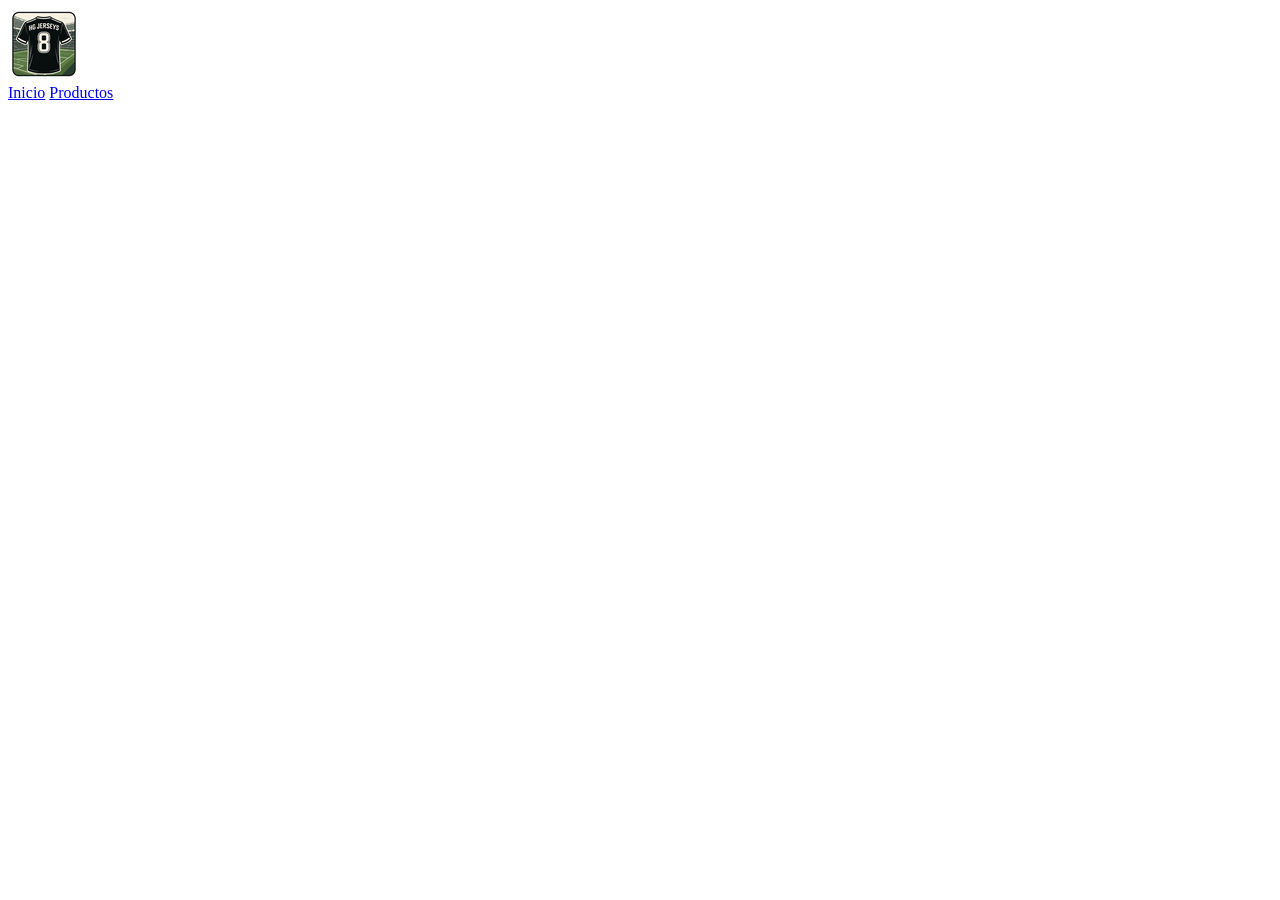
==== hg-landing/index.html @ 501e5852 "Changing" ====
<!DOCTYPE html>
<html lang="es">
<head>
  <meta charset="UTF-8">
  <meta name="viewport" content="width=device-width, initial-scale=1.0">
  <title>HG Jerseys</title>
  <link rel="icon" href="/hg-landing/img/favicons/favicon-16x16.png">
  <link rel="stylesheet" href="./css/styles.css">

</head>
<body>
  <header>
    <img src="/hg-landing/img/icons/icon-72x72.png" alt="Logo HG Jerseys">
    <nav>
      <a href="/hg-landing/index.html">Inicio</a>
      <a href="/hg-landing/products.html">Productos</a>

    </nav>
  </header>
</body>
</html>
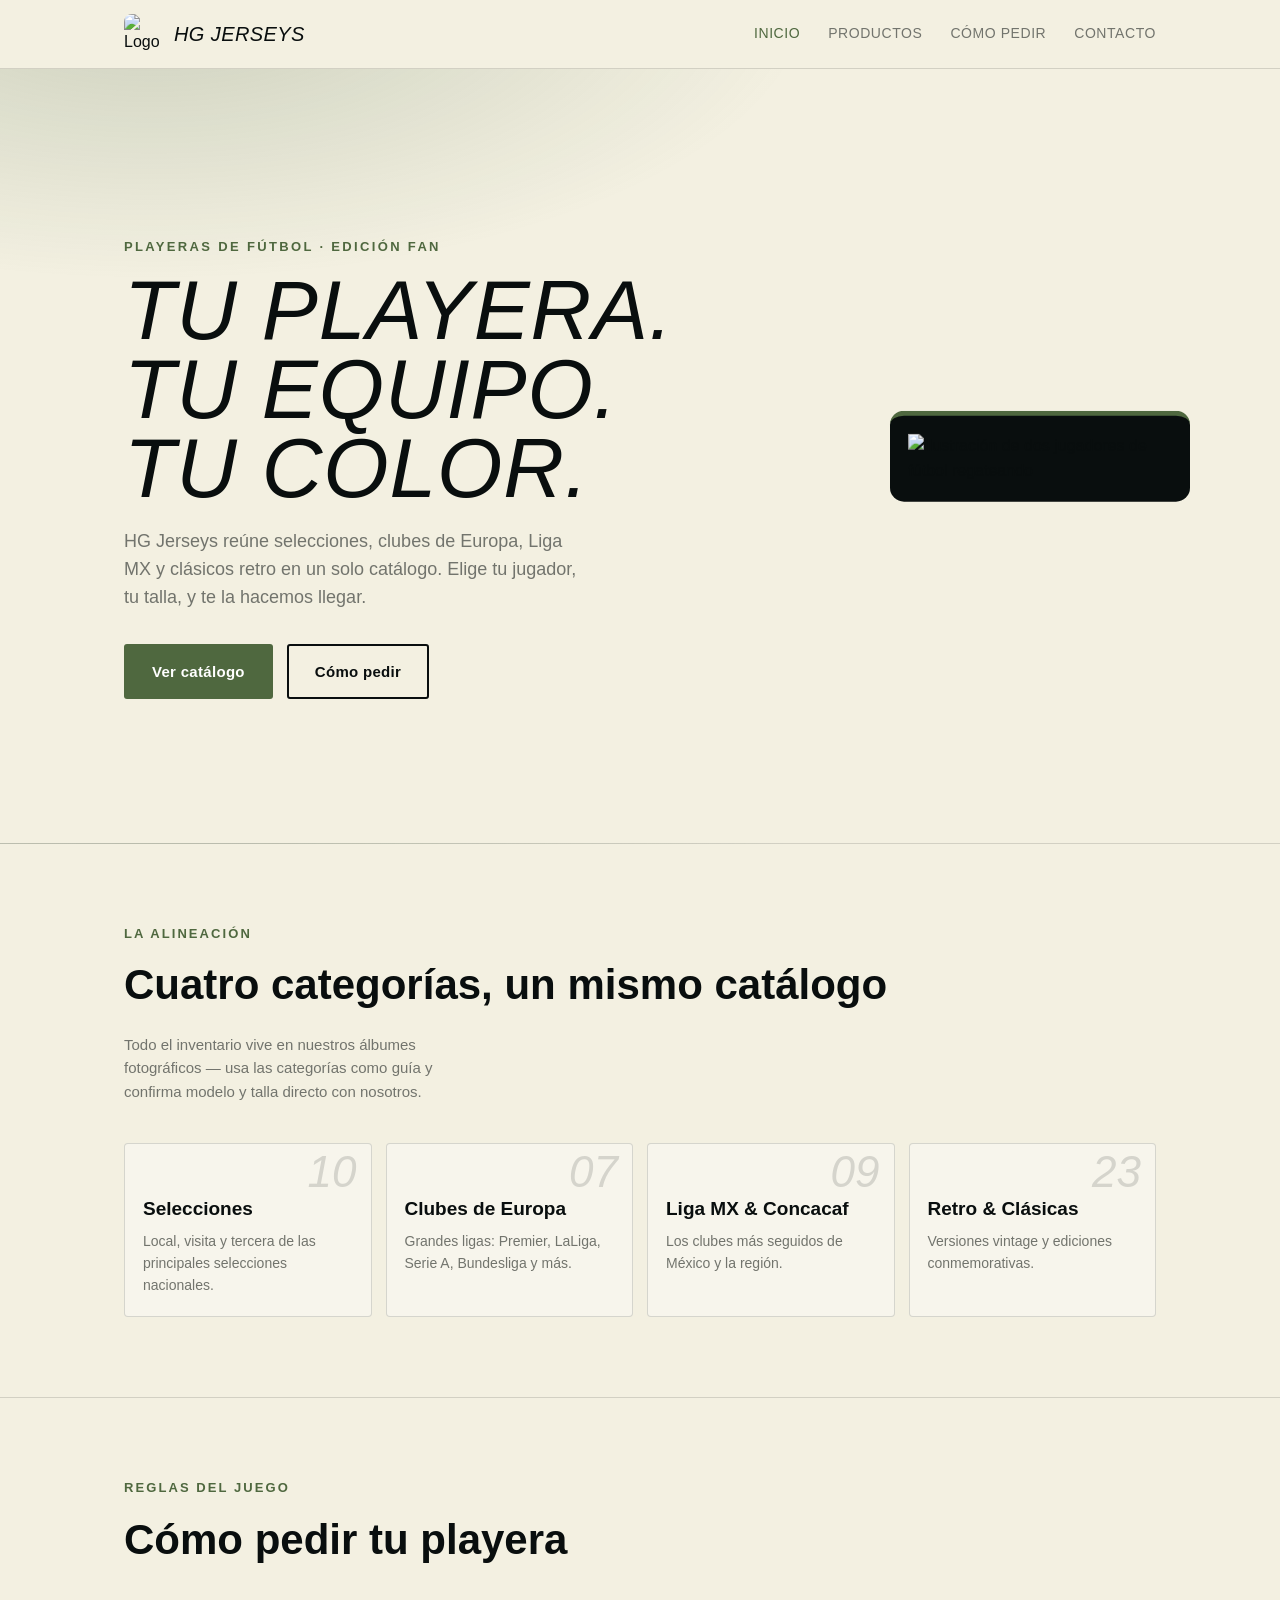
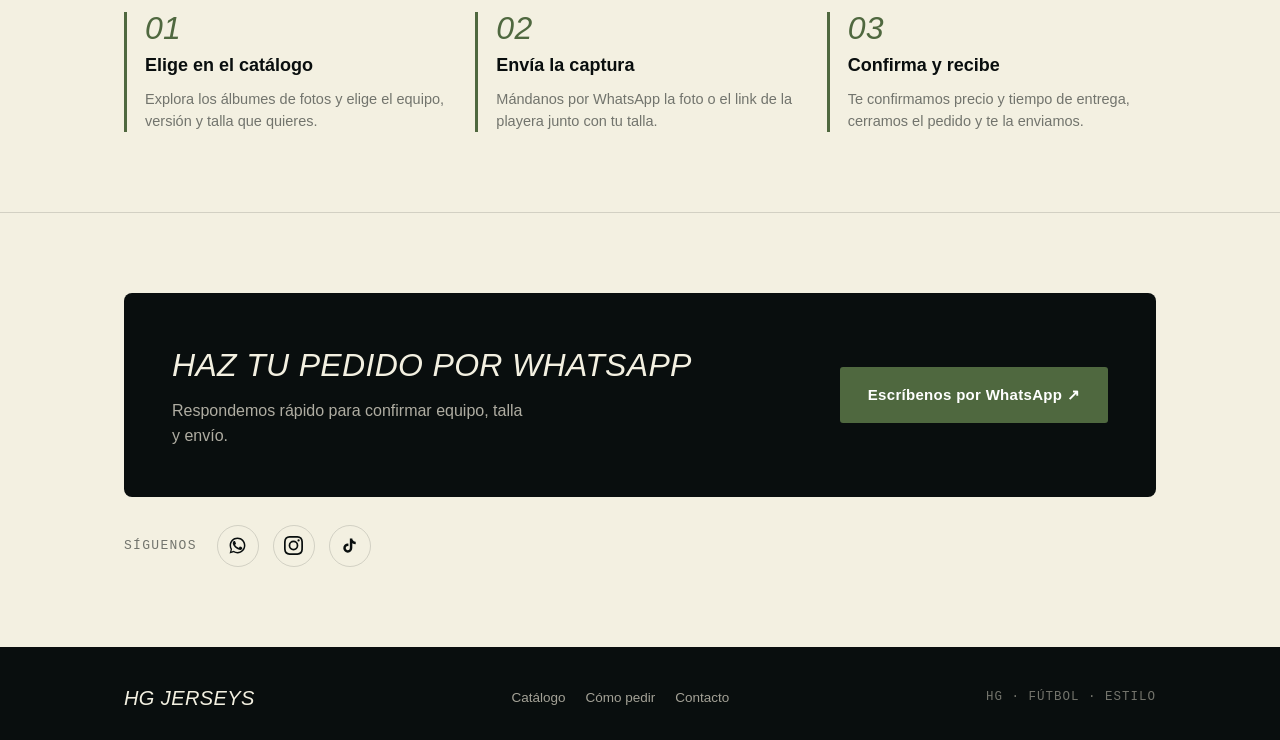
==== commit 3477eee6: "Rediseña HG Jerseys con paleta del logo y agrega pipeline de despliegue Ajusta la paleta a los color" ====
--- a/hg-landing/index.html
+++ b/hg-landing/index.html
@@ -3,19 +3,155 @@
 <head>
   <meta charset="UTF-8">
   <meta name="viewport" content="width=device-width, initial-scale=1.0">
-  <title>HG Jerseys</title>
-  <link rel="icon" href="/hg-landing/img/favicons/favicon-16x16.png">
+  <title>HG Jerseys — Playeras de fútbol</title>
+  <meta name="description" content="HG Jerseys: playeras de selecciones, clubes de Europa, Liga MX y ediciones retro. Pide por WhatsApp.">
+
+  <!-- Favicons -->
+  <link rel="icon" type="image/x-icon" href="/img/favicons/favicon.ico">
+  <link rel="icon" type="image/png" sizes="16x16" href="/img/favicons/favicon-16x16.png">
+  <link rel="icon" type="image/png" sizes="32x32" href="/img/favicons/favicon-32x32.png">
+  <link rel="icon" type="image/png" sizes="48x48" href="/img/favicons/favicon-48x48.png">
+  <link rel="apple-touch-icon" sizes="180x180" href="/img/icons/apple-touch-icon.png">
+  <link rel="manifest" href="/img/manifest/site.webmanifest">
+  <meta name="theme-color" content="#4f683f">
+
+  <!-- Open Graph -->
+  <meta property="og:title" content="HG Jerseys — Playeras de fútbol">
+  <meta property="og:description" content="Selecciones, clubes de Europa, Liga MX y retro. Pide por WhatsApp.">
+  <meta property="og:image" content="/img/social/og-image-light.jpg">
+  <meta property="og:type" content="website">
+  <meta name="twitter:card" content="summary_large_image">
+  <meta name="twitter:image" content="/img/social/og-image-light.jpg">
+
   <link rel="stylesheet" href="./css/styles.css">
-
 </head>
 <body>
-  <header>
-    <img src="/hg-landing/img/icons/icon-72x72.png" alt="Logo HG Jerseys">
-    <nav>
-      <a href="/hg-landing/index.html">Inicio</a>
-      <a href="/hg-landing/products.html">Productos</a>
+  <header class="site">
+    <div class="nav">
+      <a class="brand" href="/index.html">
+        <img src="/img/icons/icon-72x72.png" alt="Logo HG Jerseys">
+        <span class="brand-name display">HG Jerseys</span>
+      </a>
+      <nav class="links">
+        <a href="/index.html" class="active">Inicio</a>
+        <a href="/products.html">Productos</a>
+        <a href="#pedido">Cómo pedir</a>
+        <a href="#contacto">Contacto</a>
+      </nav>
+    </div>
+  </header>
 
-    </nav>
-  </header>
+  <section class="hero">
+    <div class="hero-visual">
+      <img src="/img/burla-futbol.gif" alt="Ilustración de dos jugadores de fútbol regateando">
+    </div>
+    <div class="hero-inner">
+      <p class="eyebrow">Playeras de fútbol · edición fan</p>
+      <h1 class="hero-title display">Tu playera.<br>Tu equipo.<br>Tu color.</h1>
+      <p class="hero-sub">HG Jerseys reúne selecciones, clubes de Europa, Liga MX y clásicos retro en un solo catálogo. Elige tu jugador, tu talla, y te la hacemos llegar.</p>
+      <div class="hero-cta">
+        <a class="btn btn-primary" href="/products.html">Ver catálogo</a>
+        <a class="btn btn-ghost" href="#pedido">Cómo pedir</a>
+      </div>
+    </div>
+  </section>
+
+  <section id="equipos">
+    <div class="wrap">
+      <div class="section-head">
+        <div>
+          <p class="section-tag">La alineación</p>
+          <h2 class="section-title">Cuatro categorías, un mismo catálogo</h2>
+        </div>
+        <p class="section-note">Todo el inventario vive en nuestros álbumes fotográficos — usa las categorías como guía y confirma modelo y talla directo con nosotros.</p>
+      </div>
+      <div class="lineup">
+        <div class="player-card">
+          <span class="player-num">10</span>
+          <h3>Selecciones</h3>
+          <p>Local, visita y tercera de las principales selecciones nacionales.</p>
+        </div>
+        <div class="player-card">
+          <span class="player-num">07</span>
+          <h3>Clubes de Europa</h3>
+          <p>Grandes ligas: Premier, LaLiga, Serie A, Bundesliga y más.</p>
+        </div>
+        <div class="player-card">
+          <span class="player-num">09</span>
+          <h3>Liga MX &amp; Concacaf</h3>
+          <p>Los clubes más seguidos de México y la región.</p>
+        </div>
+        <div class="player-card">
+          <span class="player-num">23</span>
+          <h3>Retro &amp; Clásicas</h3>
+          <p>Versiones vintage y ediciones conmemorativas.</p>
+        </div>
+      </div>
+    </div>
+  </section>
+
+  <section id="pedido">
+    <div class="wrap">
+      <div class="section-head">
+        <div>
+          <p class="section-tag">Reglas del juego</p>
+          <h2 class="section-title">Cómo pedir tu playera</h2>
+        </div>
+      </div>
+      <div class="steps">
+        <div class="step">
+          <p class="k display">01</p>
+          <h3>Elige en el catálogo</h3>
+          <p>Explora los álbumes de fotos y elige el equipo, versión y talla que quieres.</p>
+        </div>
+        <div class="step">
+          <p class="k display">02</p>
+          <h3>Envía la captura</h3>
+          <p>Mándanos por WhatsApp la foto o el link de la playera junto con tu talla.</p>
+        </div>
+        <div class="step">
+          <p class="k display">03</p>
+          <h3>Confirma y recibe</h3>
+          <p>Te confirmamos precio y tiempo de entrega, cerramos el pedido y te la enviamos.</p>
+        </div>
+      </div>
+    </div>
+  </section>
+
+  <section id="contacto">
+    <div class="wrap">
+      <div class="cta-panel">
+        <div>
+          <h3 class="display">Haz tu pedido por WhatsApp</h3>
+          <p>Respondemos rápido para confirmar equipo, talla y envío.</p>
+        </div>
+        <a class="btn btn-whatsapp" href="https://wa.me/6694369028" target="_blank" rel="noopener noreferrer">Escríbenos por WhatsApp ↗</a>
+      </div>
+      <div class="social-row">
+        <span class="social-label mono">Síguenos</span>
+        <a class="social-icon" href="https://wa.me/6694369028" target="_blank" rel="noopener noreferrer" aria-label="WhatsApp">
+          <svg viewBox="0 0 24 24" aria-hidden="true"><path d="M17.472 14.382c-.297-.149-1.758-.867-2.03-.967-.273-.099-.471-.148-.67.15-.197.297-.767.966-.94 1.164-.173.199-.347.223-.644.075-.297-.15-1.255-.463-2.39-1.475-.883-.788-1.48-1.761-1.653-2.059-.173-.297-.018-.458.13-.606.134-.133.298-.347.446-.52.15-.174.199-.298.298-.497.099-.198.05-.371-.025-.52-.075-.149-.669-1.612-.916-2.207-.242-.579-.487-.5-.669-.51-.173-.008-.371-.01-.57-.01-.198 0-.52.074-.792.372-.272.297-1.04 1.016-1.04 2.479 0 1.462 1.065 2.875 1.213 3.074.149.198 2.096 3.2 5.077 4.487.709.306 1.262.489 1.694.625.712.227 1.36.195 1.871.118.571-.085 1.758-.719 2.006-1.413.248-.694.248-1.289.173-1.413-.074-.124-.272-.198-.57-.347z"/><path d="M12.001 2C6.478 2 2 6.478 2 12c0 1.85.5 3.58 1.377 5.06L2 22l5.06-1.376A9.933 9.933 0 0 0 12.001 22C17.523 22 22 17.522 22 12S17.523 2 12.001 2zm0 18.09c-1.615 0-3.11-.463-4.373-1.263l-.313-.185-3.005.817.804-2.936-.204-.32A8.09 8.09 0 0 1 3.911 12c0-4.465 3.634-8.09 8.09-8.09 4.457 0 8.09 3.625 8.09 8.09 0 4.464-3.633 8.09-8.09 8.09z"/></svg>
+        </a>
+        <a class="social-icon" href="https://instagram.com/hgjerseys" target="_blank" rel="noopener noreferrer" aria-label="Instagram">
+          <svg viewBox="0 0 24 24" aria-hidden="true"><path d="M12 2.163c3.204 0 3.584.012 4.85.07 3.252.148 4.771 1.691 4.919 4.919.058 1.265.069 1.645.069 4.849 0 3.205-.012 3.584-.069 4.849-.149 3.225-1.664 4.771-4.919 4.919-1.266.058-1.644.07-4.85.07-3.204 0-3.584-.012-4.849-.07-3.26-.149-4.771-1.699-4.919-4.92-.058-1.265-.07-1.644-.07-4.849 0-3.204.013-3.583.07-4.849.149-3.227 1.664-4.771 4.919-4.919 1.266-.057 1.645-.069 4.849-.069zM12 0C8.741 0 8.332.014 7.052.072 2.695.272.273 2.69.073 7.052.014 8.332 0 8.741 0 12c0 3.259.014 3.668.072 4.948.2 4.358 2.618 6.78 6.98 6.98C8.332 23.986 8.741 24 12 24c3.259 0 3.668-.014 4.948-.072 4.354-.2 6.782-2.618 6.979-6.98.059-1.28.073-1.689.073-4.948 0-3.259-.014-3.667-.072-4.947-.196-4.354-2.617-6.78-6.979-6.98C15.668.014 15.259 0 12 0zm0 5.838a6.162 6.162 0 1 0 0 12.324 6.162 6.162 0 0 0 0-12.324zM12 16a4 4 0 1 1 0-8 4 4 0 0 1 0 8zm6.406-11.845a1.44 1.44 0 1 0 0 2.881 1.44 1.44 0 0 0 0-2.881z"/></svg>
+        </a>
+        <a class="social-icon" href="https://www.tiktok.com/@hgjerseys" target="_blank" rel="noopener noreferrer" aria-label="TikTok">
+          <svg viewBox="0 0 24 24" aria-hidden="true"><path d="M16.6 5.82s.51.5 0 0A4.278 4.278 0 0 1 15.54 3h-3.09v12.4a2.592 2.592 0 0 1-2.59 2.5c-1.42 0-2.6-1.16-2.6-2.6 0-1.72 1.66-3.01 3.37-2.48V9.66c-3.45-.46-6.47 2.22-6.47 5.64 0 3.33 2.76 5.7 5.69 5.7 3.14 0 5.69-2.55 5.69-5.7V9.01a7.35 7.35 0 0 0 4.3 1.38V7.3s-1.88.09-3.24-1.48z"/></svg>
+        </a>
+      </div>
+    </div>
+  </section>
+
+  <footer class="site">
+    <div class="foot-inner">
+      <span class="brand-name display">HG Jerseys</span>
+      <div class="foot-links">
+        <a href="/products.html">Catálogo</a>
+        <a href="#pedido">Cómo pedir</a>
+        <a href="#contacto">Contacto</a>
+      </div>
+      <span class="foot-score mono">HG · Fútbol · Estilo</span>
+    </div>
+  </footer>
 </body>
-</html>+</html>
--- a/hg-landing/css/styles.css
+++ b/hg-landing/css/styles.css
@@ -0,0 +1,557 @@
+/* HG Jerseys — estilos compartidos
+   Paleta muestreada directamente del logo (logo-master-transparent.png):
+   negro del jersey, crema del cielo de estadio, verde de la cancha. */
+
+:root {
+  --ink: #090e0e;
+  --ink-soft: #72746d;
+  --cream: #f3f0e1;
+  --cream-panel: #f7f5ec;
+  --pitch: #4f683f;
+  --pitch-deep: #36472b;
+  --border: rgba(9, 14, 14, 0.14);
+
+  --bg: var(--cream);
+  --panel: var(--cream-panel);
+  --text: var(--ink);
+  --text-soft: var(--ink-soft);
+  --accent: var(--pitch);
+  --accent-deep: var(--pitch-deep);
+}
+
+@media (prefers-color-scheme: dark) {
+  :root {
+    --bg: #0d0f0b;
+    --panel: #1c1d1a;
+    --text: #f3f0e1;
+    --text-soft: #a2a094;
+    --border: rgba(243, 240, 225, 0.14);
+    --accent: #80af61;
+    --accent-deep: #93c175;
+  }
+}
+
+* {
+  box-sizing: border-box;
+}
+
+html {
+  scroll-behavior: smooth;
+}
+
+@media (prefers-reduced-motion: reduce) {
+  html {
+    scroll-behavior: auto;
+  }
+  * {
+    animation: none !important;
+    transition: none !important;
+  }
+}
+
+body {
+  margin: 0;
+  background: var(--bg);
+  color: var(--text);
+  font-family: -apple-system, BlinkMacSystemFont, "Segoe UI", Roboto, "Helvetica Neue", Arial, sans-serif;
+  font-size: 16px;
+  line-height: 1.55;
+}
+
+.display {
+  font-family: Impact, Haettenschweiler, "Arial Narrow Bold", "Franklin Gothic Bold", sans-serif;
+  text-transform: uppercase;
+  font-style: italic;
+  letter-spacing: 0.01em;
+  font-weight: 400;
+}
+
+.mono {
+  font-family: ui-monospace, SFMono-Regular, "SF Mono", Menlo, Consolas, monospace;
+}
+
+.wrap {
+  max-width: 1080px;
+  margin: 0 auto;
+  padding: 0 24px;
+}
+
+/* ---------- HEADER / NAV ---------- */
+header.site {
+  position: sticky;
+  top: 0;
+  z-index: 50;
+  background: var(--bg);
+  border-bottom: 1px solid var(--border);
+}
+
+.nav {
+  display: flex;
+  align-items: center;
+  justify-content: space-between;
+  padding: 14px 24px;
+  max-width: 1080px;
+  margin: 0 auto;
+}
+
+.brand {
+  display: flex;
+  align-items: center;
+  gap: 10px;
+  text-decoration: none;
+  color: var(--text);
+}
+
+.brand img {
+  width: 40px;
+  height: 40px;
+  border-radius: 8px;
+  display: block;
+}
+
+.brand-name {
+  font-size: 20px;
+  letter-spacing: 0.02em;
+}
+
+nav.links {
+  display: flex;
+  gap: 28px;
+}
+
+nav.links a {
+  color: var(--text-soft);
+  text-decoration: none;
+  font-size: 14px;
+  letter-spacing: 0.04em;
+  text-transform: uppercase;
+}
+
+nav.links a:hover,
+nav.links a.active {
+  color: var(--accent);
+}
+
+@media (max-width: 640px) {
+  nav.links {
+    gap: 16px;
+  }
+}
+
+/* ---------- HERO ---------- */
+.hero {
+  position: relative;
+  overflow: hidden;
+  background:
+    radial-gradient(1100px 480px at 12% -10%, rgba(63, 95, 60, 0.22), transparent 60%),
+    var(--bg);
+  border-bottom: 1px solid var(--border);
+}
+
+.hero-visual {
+  position: absolute;
+  top: 50%;
+  right: 7%;
+  transform: translateY(-50%);
+  width: 300px;
+  max-width: 36%;
+  background: var(--ink);
+  border-radius: 14px;
+  border-top: 5px solid var(--accent);
+  padding: 18px;
+  z-index: 0;
+}
+
+.hero-visual img {
+  display: block;
+  width: 100%;
+  height: auto;
+  max-height: 66vh;
+  object-fit: contain;
+}
+
+.hero-visual--lg {
+  width: 420px;
+  max-width: 46%;
+}
+
+@media (max-width: 860px) {
+  .hero-visual {
+    display: none;
+  }
+}
+
+.hero-inner {
+  position: relative;
+  z-index: 1;
+  padding: 88px 24px 64px;
+  max-width: 1080px;
+  margin: 0 auto;
+}
+
+.eyebrow {
+  font-size: 13px;
+  letter-spacing: 0.18em;
+  text-transform: uppercase;
+  color: var(--accent);
+  font-weight: 700;
+  margin: 0 0 14px;
+}
+
+h1.hero-title {
+  font-size: clamp(44px, 8.5vw, 84px);
+  line-height: 0.94;
+  margin: 0 0 20px;
+  text-wrap: balance;
+  max-width: 12ch;
+}
+
+.hero-sub {
+  max-width: 46ch;
+  font-size: 18px;
+  color: var(--text-soft);
+  margin: 0 0 32px;
+}
+
+.hero-cta {
+  display: flex;
+  gap: 14px;
+  flex-wrap: wrap;
+}
+
+.btn {
+  display: inline-flex;
+  align-items: center;
+  gap: 8px;
+  padding: 14px 26px;
+  border-radius: 3px;
+  font-weight: 700;
+  font-size: 15px;
+  text-decoration: none;
+  letter-spacing: 0.02em;
+  border: 2px solid transparent;
+  transition: transform 0.15s ease, background 0.15s ease;
+}
+
+.btn:hover {
+  transform: translateY(-2px);
+}
+
+.btn-primary {
+  background: var(--accent);
+  color: #fff;
+}
+
+.btn-ghost {
+  background: transparent;
+  border-color: var(--text);
+  color: var(--text);
+}
+
+.btn-whatsapp {
+  background: var(--accent);
+  color: #fff;
+}
+
+/* ---------- SECTIONS ---------- */
+section {
+  padding: 80px 0;
+  border-bottom: 1px solid var(--border);
+}
+
+section:last-of-type {
+  border-bottom: none;
+}
+
+.section-head {
+  display: flex;
+  align-items: baseline;
+  justify-content: space-between;
+  gap: 16px;
+  margin-bottom: 40px;
+  flex-wrap: wrap;
+}
+
+.section-tag {
+  font-size: 13px;
+  letter-spacing: 0.16em;
+  text-transform: uppercase;
+  color: var(--accent);
+  font-weight: 700;
+  margin: 0 0 8px;
+}
+
+h2.section-title {
+  font-size: clamp(28px, 4vw, 42px);
+  margin: 0;
+  text-wrap: balance;
+}
+
+.section-note {
+  max-width: 42ch;
+  color: var(--text-soft);
+  font-size: 15px;
+  margin: 0;
+}
+
+/* ---------- CATEGORIES (lineup) ---------- */
+.lineup {
+  display: grid;
+  grid-template-columns: repeat(4, 1fr);
+  gap: 14px;
+}
+
+@media (max-width: 800px) {
+  .lineup {
+    grid-template-columns: repeat(2, 1fr);
+  }
+}
+
+.player-card {
+  background: var(--panel);
+  border: 1px solid var(--border);
+  border-radius: 4px;
+  padding: 22px 18px 20px;
+  position: relative;
+  overflow: hidden;
+}
+
+.player-num {
+  font-family: Impact, Haettenschweiler, "Arial Narrow Bold", sans-serif;
+  font-style: italic;
+  font-size: 44px;
+  color: var(--border);
+  line-height: 1;
+  position: absolute;
+  top: 6px;
+  right: 14px;
+  z-index: 0;
+}
+
+.player-card h3 {
+  position: relative;
+  z-index: 1;
+  margin: 28px 0 8px;
+  font-size: 19px;
+}
+
+.player-card p {
+  position: relative;
+  z-index: 1;
+  margin: 0;
+  color: var(--text-soft);
+  font-size: 14px;
+}
+
+/* ---------- CATALOG (tickets) ---------- */
+.tickets {
+  display: grid;
+  grid-template-columns: 1fr 1fr;
+  gap: 20px;
+}
+
+@media (max-width: 720px) {
+  .tickets {
+    grid-template-columns: 1fr;
+  }
+}
+
+.ticket {
+  background: var(--panel);
+  border: 1px solid var(--border);
+  border-radius: 6px;
+  padding: 28px;
+  display: flex;
+  flex-direction: column;
+  gap: 14px;
+  position: relative;
+}
+
+.ticket::before {
+  content: "";
+  position: absolute;
+  left: 0;
+  right: 0;
+  top: 84px;
+  border-top: 2px dashed var(--border);
+}
+
+.ticket-kicker {
+  font-size: 12px;
+  letter-spacing: 0.12em;
+  text-transform: uppercase;
+  color: var(--text-soft);
+  display: flex;
+  justify-content: space-between;
+}
+
+.ticket h3 {
+  margin: 0;
+  font-size: 24px;
+}
+
+.ticket p {
+  margin: 8px 0 0;
+  color: var(--text-soft);
+  font-size: 14.5px;
+  flex: 1;
+}
+
+.ticket .btn {
+  align-self: flex-start;
+  margin-top: 6px;
+}
+
+.ticket .stub {
+  font-size: 11px;
+  letter-spacing: 0.08em;
+  color: var(--text-soft);
+  text-transform: uppercase;
+}
+
+/* ---------- HOW TO ORDER ---------- */
+.steps {
+  display: grid;
+  grid-template-columns: repeat(3, 1fr);
+  gap: 22px;
+}
+
+@media (max-width: 800px) {
+  .steps {
+    grid-template-columns: 1fr;
+  }
+}
+
+.step {
+  border-left: 3px solid var(--accent);
+  padding-left: 18px;
+}
+
+.step .k {
+  font-family: Impact, Haettenschweiler, "Arial Narrow Bold", sans-serif;
+  font-style: italic;
+  font-size: 32px;
+  color: var(--accent);
+  line-height: 1;
+  margin: 0 0 8px;
+}
+
+.step h3 {
+  margin: 0 0 8px;
+  font-size: 18px;
+}
+
+.step p {
+  margin: 0;
+  color: var(--text-soft);
+  font-size: 14.5px;
+}
+
+/* ---------- WHATSAPP CTA ---------- */
+.cta-panel {
+  background: var(--ink);
+  color: var(--cream);
+  border-radius: 8px;
+  padding: 48px;
+  display: flex;
+  align-items: center;
+  justify-content: space-between;
+  gap: 32px;
+  flex-wrap: wrap;
+}
+
+.cta-panel h3 {
+  margin: 0 0 8px;
+  font-size: clamp(24px, 3.4vw, 32px);
+}
+
+.cta-panel p {
+  margin: 0;
+  color: rgba(247, 241, 225, 0.7);
+  max-width: 40ch;
+}
+
+/* ---------- SOCIAL ---------- */
+.social-row {
+  display: flex;
+  align-items: center;
+  gap: 14px;
+  margin-top: 28px;
+}
+
+.social-label {
+  font-size: 13px;
+  letter-spacing: 0.1em;
+  text-transform: uppercase;
+  color: var(--text-soft);
+  margin: 0 6px 0 0;
+}
+
+.social-icon {
+  display: inline-flex;
+  align-items: center;
+  justify-content: center;
+  width: 42px;
+  height: 42px;
+  border-radius: 50%;
+  border: 1px solid var(--border);
+  color: var(--text);
+  transition: background 0.15s ease, color 0.15s ease, transform 0.15s ease;
+}
+
+.social-icon svg {
+  width: 19px;
+  height: 19px;
+  fill: currentColor;
+}
+
+.social-icon:hover {
+  background: var(--accent);
+  border-color: var(--accent);
+  color: #fff;
+  transform: translateY(-2px);
+}
+
+/* ---------- FOOTER ---------- */
+footer.site {
+  background: var(--ink);
+  color: var(--cream);
+  padding: 36px 0 26px;
+}
+
+.foot-inner {
+  max-width: 1080px;
+  margin: 0 auto;
+  padding: 0 24px;
+  display: flex;
+  justify-content: space-between;
+  align-items: center;
+  flex-wrap: wrap;
+  gap: 16px;
+}
+
+.foot-inner .brand-name {
+  color: var(--cream);
+}
+
+.foot-links {
+  display: flex;
+  gap: 20px;
+}
+
+.foot-links a {
+  color: rgba(247, 241, 225, 0.65);
+  text-decoration: none;
+  font-size: 13.5px;
+}
+
+.foot-links a:hover {
+  color: var(--cream);
+}
+
+.foot-score {
+  font-size: 12.5px;
+  letter-spacing: 0.08em;
+  color: rgba(247, 241, 225, 0.45);
+  text-transform: uppercase;
+}
